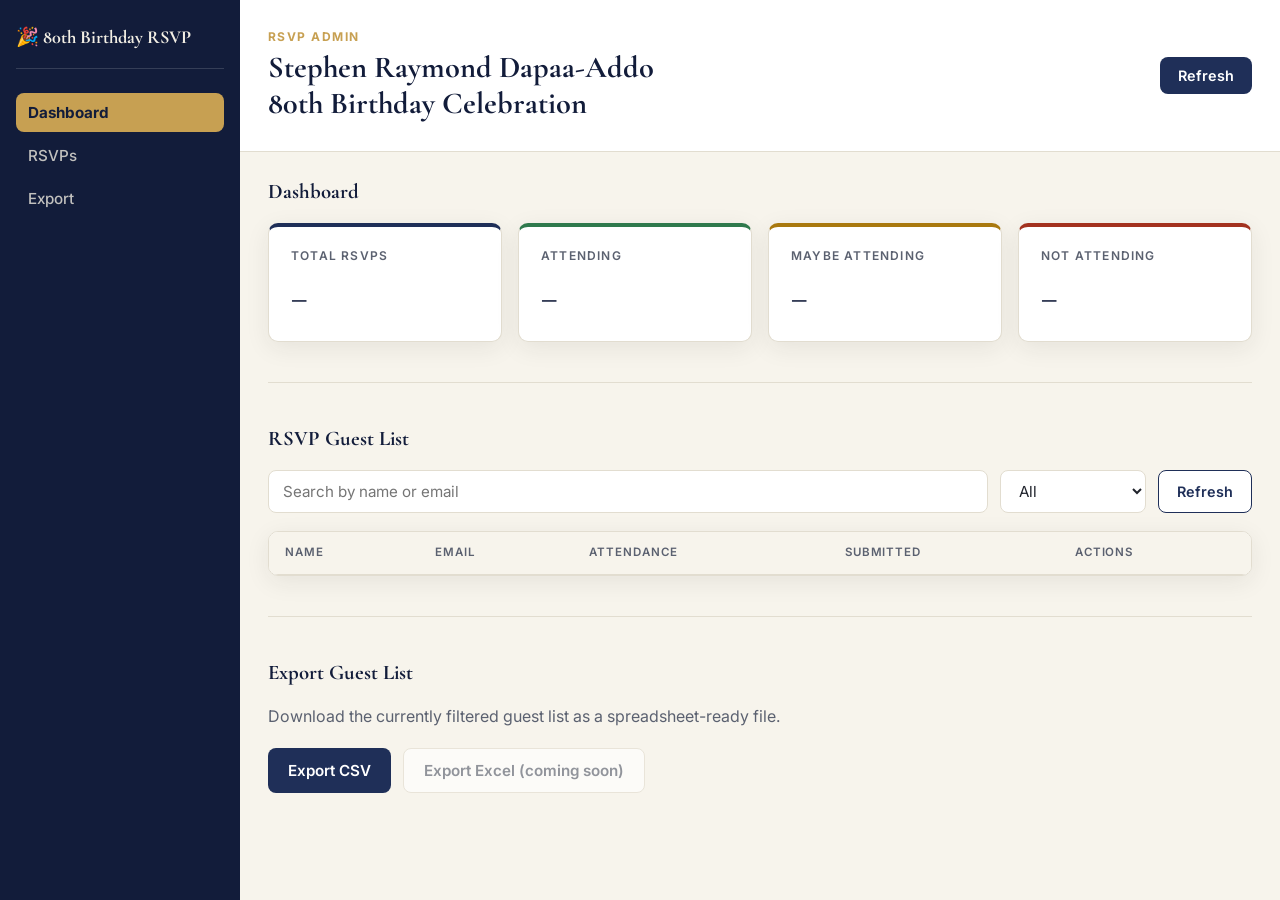
==== admin.html @ 754071b9 "feat: build birthday RSVP platform" ====
<!DOCTYPE html>
<html lang="en">
<head>
  <meta charset="UTF-8" />
  <meta name="viewport" content="width=device-width, initial-scale=1.0" />
  <meta name="robots" content="noindex, nofollow" />
  <title>RSVP Admin — 80th Birthday</title>
  <link rel="preconnect" href="https://fonts.googleapis.com" />
  <link rel="preconnect" href="https://fonts.gstatic.com" crossorigin />
  <link
    href="https://fonts.googleapis.com/css2?family=Cormorant+Garamond:wght@600;700&family=Inter:wght@400;500;600;700&display=swap"
    rel="stylesheet"
  />
  <link rel="stylesheet" href="css/admin.css" />
</head>
<body>
  <div class="admin-layout" id="admin-layout">
    <div class="sidebar-backdrop" id="sidebar-backdrop"></div>

    <aside class="sidebar" id="sidebar">
      <div class="sidebar__brand">🎉 80th Birthday RSVP</div>
      <nav class="sidebar__nav">
        <button class="nav-item is-active" data-view="dashboard" type="button">Dashboard</button>
        <button class="nav-item" data-view="rsvps" type="button">RSVPs</button>
        <button class="nav-item" data-view="export" type="button">Export</button>
      </nav>
    </aside>

    <div class="admin-main">
      <header class="admin-header">
        <button class="menu-toggle" id="menu-toggle" type="button" aria-label="Toggle menu">
          &#9776;
        </button>
        <div class="admin-header__titles">
          <p class="admin-header__eyebrow">RSVP Admin</p>
          <h1>Stephen Raymond Dapaa-Addo<br />80th Birthday Celebration</h1>
        </div>
        <button class="refresh-btn" id="refresh-btn" type="button">Refresh</button>
      </header>

      <div class="admin-error" id="admin-error" hidden></div>

      <main>
        <!-- Dashboard view -->
        <section class="view" id="view-dashboard" data-view="dashboard">
          <h2 class="view__heading">Dashboard</h2>
          <div class="stats-grid">
            <div class="stat-card">
              <span class="stat-card__label">Total RSVPs</span>
              <span class="stat-card__value" id="stat-total">&ndash;</span>
            </div>
            <div class="stat-card stat-card--attending">
              <span class="stat-card__label">Attending</span>
              <span class="stat-card__value" id="stat-attending">&ndash;</span>
            </div>
            <div class="stat-card stat-card--maybe">
              <span class="stat-card__label">Maybe Attending</span>
              <span class="stat-card__value" id="stat-maybe">&ndash;</span>
            </div>
            <div class="stat-card stat-card--not_attending">
              <span class="stat-card__label">Not Attending</span>
              <span class="stat-card__value" id="stat-not-attending">&ndash;</span>
            </div>
          </div>
        </section>

        <!-- RSVPs view -->
        <section class="view" id="view-rsvps" data-view="rsvps">
          <h2 class="view__heading">RSVP Guest List</h2>

          <div class="controls">
            <input
              type="search"
              id="search-input"
              class="controls__search"
              placeholder="Search by name or email"
            />
            <select id="status-filter" class="controls__select">
              <option value="all">All</option>
              <option value="attending">Attending</option>
              <option value="maybe">Maybe</option>
              <option value="not_attending">Not attending</option>
            </select>
            <button class="refresh-btn refresh-btn--secondary" id="refresh-btn-rsvps" type="button">
              Refresh
            </button>
          </div>

          <div class="table-wrapper">
            <table>
              <thead>
                <tr>
                  <th>Name</th>
                  <th>Email</th>
                  <th>Attendance</th>
                  <th>Submitted</th>
                  <th>Actions</th>
                </tr>
              </thead>
              <tbody id="rsvp-table-body"></tbody>
            </table>
          </div>

          <p class="loading-state" id="loading-state" hidden>Loading RSVPs&hellip;</p>
          <p class="empty-state" id="empty-state" hidden>No RSVPs found.</p>
        </section>

        <!-- Export view -->
        <section class="view" id="view-export" data-view="export">
          <h2 class="view__heading">Export Guest List</h2>
          <p class="export-description">
            Download the currently filtered guest list as a spreadsheet-ready file.
          </p>
          <div class="export-actions">
            <button class="btn-primary" id="export-csv-btn" type="button">Export CSV</button>
            <button class="btn-secondary" id="export-excel-btn" type="button" disabled title="Coming soon">
              Export Excel (coming soon)
            </button>
          </div>
          <p class="export-status" id="export-status"></p>
        </section>
      </main>
    </div>
  </div>

  <script src="js/config.js"></script>
  <script src="js/admin.js"></script>
</body>
</html>
---- css/admin.css ----
/* ---------- Reset & base ---------- */
* {
  box-sizing: border-box;
  margin: 0;
  padding: 0;
}

/* Same brand variables as css/style.css. Duplicated intentionally — there's
   no build step/preprocessor to share them across files without one. */
:root {
  --color-bg: #f7f4ec;
  --color-surface: #ffffff;
  --color-ink: #20232c;
  --color-ink-soft: #5b6170;
  --color-accent: #1f2f58;
  --color-accent-dark: #121c3a;
  --color-gold: #c7a052;
  --color-border: #e2ddd0;
  --color-error: #a3321f;
  --color-error-bg: #fbeae6;

  --color-success: #2f7a4d;
  --color-success-bg: #e8f3ec;
  --color-maybe: #a9790f;
  --color-maybe-bg: #faf1dc;
  --color-not: #a3321f;
  --color-not-bg: #fbeae6;

  --font-display: "Cormorant Garamond", Georgia, serif;
  --font-body: "Inter", -apple-system, BlinkMacSystemFont, sans-serif;

  --radius: 10px;
  --shadow-soft: 0 6px 24px rgba(43, 36, 32, 0.08);
  --sidebar-width: 240px;
}

html,
body {
  height: 100%;
}

body {
  font-family: var(--font-body);
  color: var(--color-ink);
  background: var(--color-bg);
  line-height: 1.5;
  -webkit-font-smoothing: antialiased;
}

button,
input,
select {
  font-family: inherit;
}

/* ---------- Layout ---------- */
.admin-layout {
  display: flex;
  min-height: 100vh;
}

.sidebar-backdrop {
  display: none;
}

/* ---------- Sidebar ---------- */
.sidebar {
  width: var(--sidebar-width);
  flex-shrink: 0;
  background: var(--color-accent-dark);
  color: #f3efe4;
  padding: 24px 16px;
  display: flex;
  flex-direction: column;
  gap: 24px;
}

.sidebar__brand {
  font-family: var(--font-display);
  font-size: 1.15rem;
  font-weight: 700;
  padding-bottom: 16px;
  border-bottom: 1px solid rgba(255, 255, 255, 0.15);
}

.sidebar__nav {
  display: flex;
  flex-direction: column;
  gap: 4px;
}

.nav-item {
  text-align: left;
  background: transparent;
  border: none;
  color: rgba(243, 239, 228, 0.78);
  padding: 10px 12px;
  border-radius: 8px;
  font-size: 0.95rem;
  font-weight: 500;
  cursor: pointer;
  transition: background 0.15s ease, color 0.15s ease;
}

.nav-item:hover {
  background: rgba(255, 255, 255, 0.08);
  color: #fff;
}

.nav-item.is-active {
  background: var(--color-gold);
  color: var(--color-accent-dark);
  font-weight: 700;
}

/* ---------- Main column ---------- */
.admin-main {
  flex: 1;
  min-width: 0;
  display: flex;
  flex-direction: column;
}

.admin-header {
  display: flex;
  align-items: center;
  gap: 20px;
  padding: 28px;
  background: var(--color-surface);
  border-bottom: 1px solid var(--color-border);
}

.menu-toggle {
  display: none;
  background: transparent;
  border: 1px solid var(--color-border);
  border-radius: 8px;
  font-size: 1.1rem;
  padding: 6px 10px;
  cursor: pointer;
  color: var(--color-ink);
}

.admin-header__titles {
  flex: 1;
  min-width: 0;
}

.admin-header__eyebrow {
  font-size: 0.75rem;
  letter-spacing: 0.12em;
  text-transform: uppercase;
  font-weight: 700;
  color: var(--color-gold);
  margin-bottom: 4px;
}

.admin-header__titles h1 {
  font-family: var(--font-display);
  font-size: 1.9rem;
  font-weight: 700;
  line-height: 1.2;
  color: var(--color-accent-dark);
}

.refresh-btn {
  background: var(--color-accent);
  color: #fff;
  border: none;
  padding: 10px 18px;
  border-radius: 8px;
  font-size: 0.9rem;
  font-weight: 600;
  cursor: pointer;
  white-space: nowrap;
  transition: background 0.15s ease, opacity 0.15s ease;
}

.refresh-btn:hover:not(:disabled) {
  background: var(--color-accent-dark);
}

.refresh-btn:disabled {
  opacity: 0.6;
  cursor: not-allowed;
}

.refresh-btn--secondary {
  background: var(--color-surface);
  color: var(--color-accent);
  border: 1.5px solid var(--color-accent);
}

.refresh-btn--secondary:hover:not(:disabled) {
  background: rgba(31, 47, 88, 0.06);
}

main {
  flex: 1;
  padding: 24px 28px 48px;
  max-width: 1200px;
  width: 100%;
}

.view {
  margin-bottom: 40px;
  padding-bottom: 40px;
  border-bottom: 1px solid var(--color-border);
}

.view:last-child {
  border-bottom: none;
  margin-bottom: 0;
  padding-bottom: 0;
}

.view__heading {
  font-family: var(--font-display);
  font-size: 1.3rem;
  font-weight: 700;
  color: var(--color-accent-dark);
  margin-bottom: 16px;
}

/* ---------- Error / loading / empty ---------- */
.admin-error {
  margin: 16px 28px 0;
  background: var(--color-error-bg);
  color: var(--color-error);
  border: 1px solid rgba(163, 50, 31, 0.25);
  border-radius: 8px;
  padding: 12px 16px;
  font-size: 0.9rem;
}

.loading-state,
.empty-state {
  text-align: center;
  color: var(--color-ink-soft);
  font-style: italic;
  padding: 32px 0;
}

/* ---------- Stat cards ---------- */
.stats-grid {
  display: grid;
  grid-template-columns: 1fr;
  gap: 16px;
}

.stat-card {
  background: var(--color-surface);
  border: 1px solid var(--color-border);
  border-top: 4px solid var(--color-accent);
  border-radius: var(--radius);
  box-shadow: var(--shadow-soft);
  padding: 20px 22px;
  display: flex;
  flex-direction: column;
  gap: 8px;
}

.stat-card--attending {
  border-top-color: var(--color-success);
}

.stat-card--maybe {
  border-top-color: var(--color-maybe);
}

.stat-card--not_attending {
  border-top-color: var(--color-not);
}

.stat-card__label {
  font-size: 0.75rem;
  letter-spacing: 0.1em;
  text-transform: uppercase;
  font-weight: 600;
  color: var(--color-ink-soft);
}

.stat-card__value {
  font-family: var(--font-display);
  font-size: 2rem;
  font-weight: 700;
  color: var(--color-accent-dark);
}

/* ---------- Controls ---------- */
.controls {
  display: flex;
  flex-wrap: wrap;
  gap: 12px;
  margin-bottom: 18px;
}

.controls__search {
  flex: 1 1 240px;
  padding: 10px 14px;
  border: 1px solid var(--color-border);
  border-radius: 8px;
  background: var(--color-surface);
  font-size: 0.95rem;
  color: var(--color-ink);
}

.controls__select {
  padding: 10px 14px;
  border: 1px solid var(--color-border);
  border-radius: 8px;
  background: var(--color-surface);
  font-size: 0.95rem;
  color: var(--color-ink);
}

.controls__search:focus,
.controls__select:focus {
  outline: none;
  border-color: var(--color-accent);
  box-shadow: 0 0 0 3px rgba(31, 47, 88, 0.12);
}

/* ---------- Table ---------- */
.table-wrapper {
  background: var(--color-surface);
  border: 1px solid var(--color-border);
  border-radius: var(--radius);
  box-shadow: var(--shadow-soft);
  overflow-x: auto;
}

table {
  width: 100%;
  border-collapse: collapse;
  min-width: 640px;
}

thead {
  background: var(--color-bg);
}

th {
  text-align: left;
  font-size: 0.72rem;
  letter-spacing: 0.08em;
  text-transform: uppercase;
  color: var(--color-ink-soft);
  font-weight: 600;
  padding: 12px 16px;
  border-bottom: 1px solid var(--color-border);
}

td {
  padding: 14px 16px;
  border-bottom: 1px solid var(--color-border);
  font-size: 0.92rem;
  vertical-align: middle;
}

tbody tr:last-child td {
  border-bottom: none;
}

tbody tr:hover {
  background: rgba(31, 47, 88, 0.03);
}

/* ---------- Badges ---------- */
.badge {
  display: inline-block;
  padding: 4px 12px;
  border-radius: 999px;
  font-size: 0.78rem;
  font-weight: 600;
}

.badge--attending {
  background: var(--color-success-bg);
  color: var(--color-success);
}

.badge--maybe {
  background: var(--color-maybe-bg);
  color: var(--color-maybe);
}

.badge--not_attending {
  background: var(--color-not-bg);
  color: var(--color-not);
}

/* ---------- Row actions ---------- */
.copy-email-btn {
  background: transparent;
  border: 1px solid var(--color-border);
  color: var(--color-accent);
  border-radius: 6px;
  padding: 6px 10px;
  font-size: 0.8rem;
  font-weight: 600;
  cursor: pointer;
  transition: border-color 0.15s ease, background 0.15s ease;
}

.copy-email-btn:hover {
  border-color: var(--color-accent);
  background: rgba(31, 47, 88, 0.06);
}

/* ---------- Export view ---------- */
.export-description {
  color: var(--color-ink-soft);
  margin-bottom: 20px;
}

.export-actions {
  display: flex;
  flex-wrap: wrap;
  gap: 12px;
}

.btn-primary,
.btn-secondary {
  padding: 12px 20px;
  border-radius: 8px;
  font-size: 0.95rem;
  font-weight: 600;
  cursor: pointer;
  border: none;
}

.btn-primary {
  background: var(--color-accent);
  color: #fff;
}

.btn-primary:hover:not(:disabled) {
  background: var(--color-accent-dark);
}

.btn-secondary {
  background: var(--color-surface);
  color: var(--color-ink-soft);
  border: 1.5px solid var(--color-border);
}

.btn-secondary:disabled {
  opacity: 0.65;
  cursor: not-allowed;
}

.export-status {
  margin-top: 14px;
  font-size: 0.88rem;
  color: var(--color-ink-soft);
}

/* ---------- Responsive ---------- */
@media (min-width: 560px) {
  .stats-grid {
    grid-template-columns: repeat(2, 1fr);
  }
}

@media (min-width: 900px) {
  .stats-grid {
    grid-template-columns: repeat(4, 1fr);
  }
}

@media (max-width: 767px) {
  .menu-toggle {
    display: inline-block;
  }

  .sidebar {
    position: fixed;
    inset: 0 auto 0 0;
    z-index: 30;
    transform: translateX(-100%);
    transition: transform 0.2s ease;
    box-shadow: 0 0 24px rgba(0, 0, 0, 0.2);
  }

  .sidebar.is-open {
    transform: translateX(0);
  }

  .sidebar-backdrop {
    display: none;
    position: fixed;
    inset: 0;
    background: rgba(18, 28, 58, 0.45);
    z-index: 20;
  }

  .sidebar-backdrop.is-visible {
    display: block;
  }

  main {
    padding: 20px 16px 40px;
  }

  .admin-header {
    padding: 14px 16px;
  }

  .admin-header__titles h1 {
    font-size: 1.15rem;
  }
}
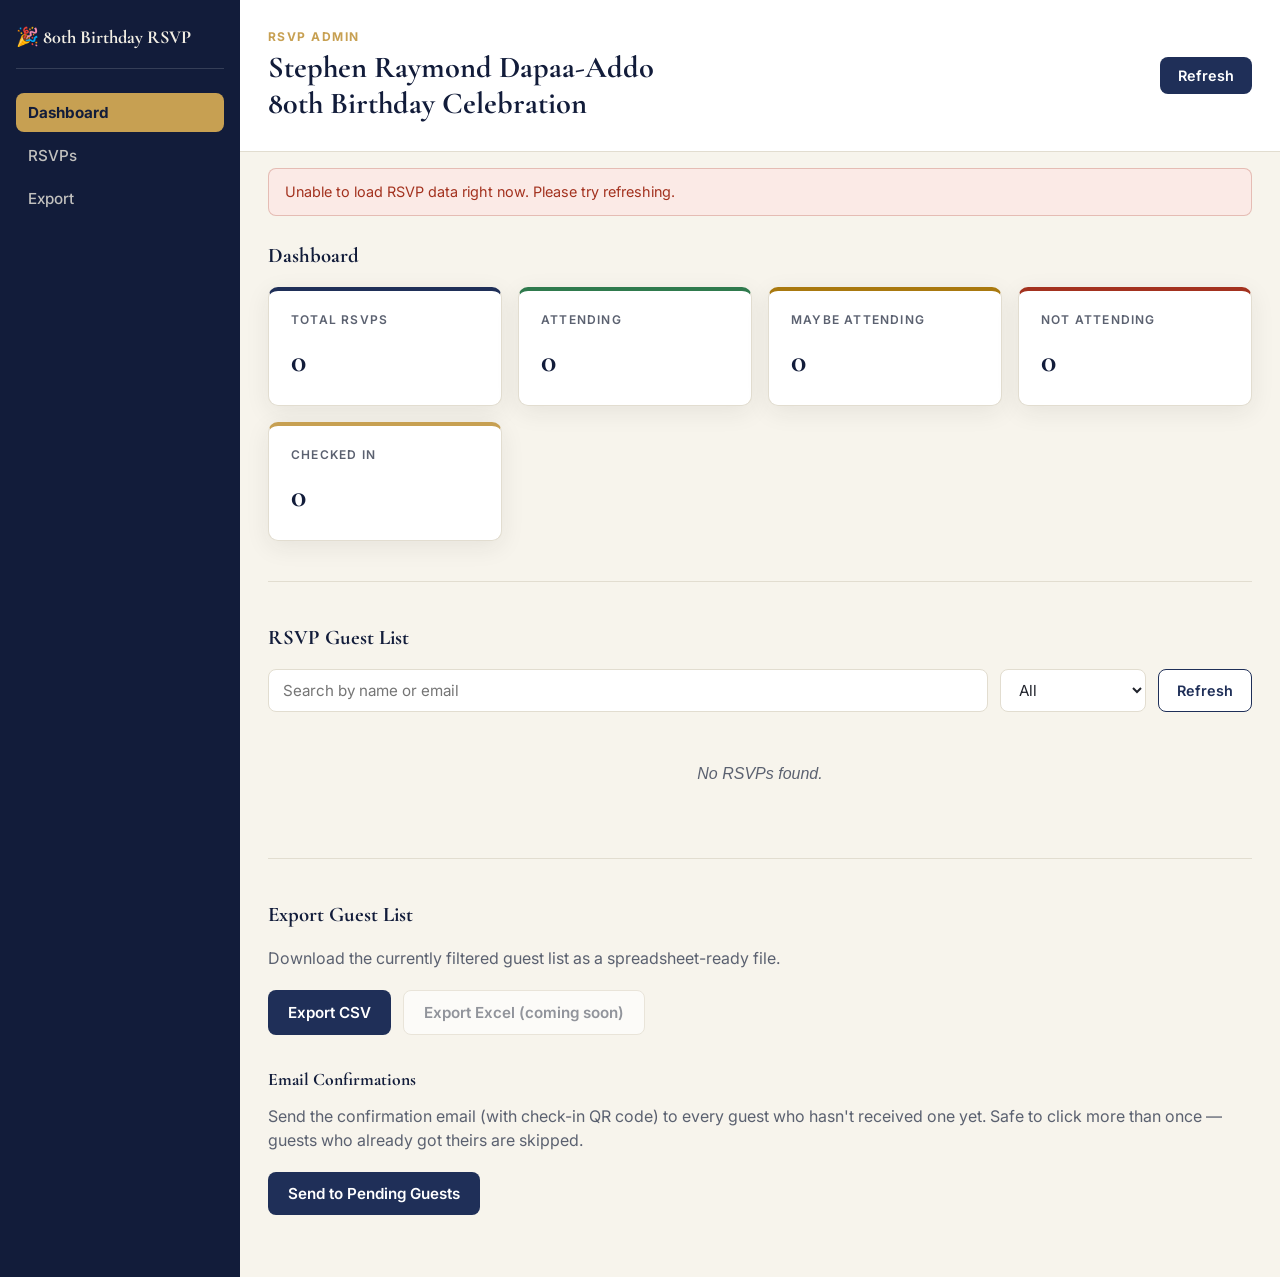
==== commit 57139664: "feat: confirmation emails with QR check-in tickets, door check-in, admin check-in tools" ====
--- a/admin.html
+++ b/admin.html
@@ -61,6 +61,10 @@
               <span class="stat-card__label">Not Attending</span>
               <span class="stat-card__value" id="stat-not-attending">&ndash;</span>
             </div>
+            <div class="stat-card stat-card--checked-in">
+              <span class="stat-card__label">Checked In</span>
+              <span class="stat-card__value" id="stat-checked-in">&ndash;</span>
+            </div>
           </div>
         </section>
 
@@ -94,6 +98,7 @@
                   <th>Email</th>
                   <th>Attendance</th>
                   <th>Submitted</th>
+                  <th>Check-In</th>
                   <th>Actions</th>
                 </tr>
               </thead>
@@ -118,6 +123,16 @@
             </button>
           </div>
           <p class="export-status" id="export-status"></p>
+
+          <h3 class="view__subheading">Email Confirmations</h3>
+          <p class="export-description">
+            Send the confirmation email (with check-in QR code) to every guest who hasn't received one yet.
+            Safe to click more than once &mdash; guests who already got theirs are skipped.
+          </p>
+          <div class="export-actions">
+            <button class="btn-primary" id="send-pending-btn" type="button">Send to Pending Guests</button>
+          </div>
+          <p class="export-status" id="send-pending-status"></p>
         </section>
       </main>
     </div>
--- a/css/admin.css
+++ b/css/admin.css
@@ -222,6 +222,14 @@
   margin-bottom: 16px;
 }
 
+.view__subheading {
+  font-family: var(--font-display);
+  font-size: 1.1rem;
+  font-weight: 700;
+  color: var(--color-accent-dark);
+  margin: 32px 0 10px;
+}
+
 /* ---------- Error / loading / empty ---------- */
 .admin-error {
   margin: 16px 28px 0;
@@ -272,6 +280,10 @@
   border-top-color: var(--color-not);
 }
 
+.stat-card--checked-in {
+  border-top-color: var(--color-gold);
+}
+
 .stat-card__label {
   font-size: 0.75rem;
   letter-spacing: 0.1em;
@@ -391,7 +403,7 @@
 }
 
 /* ---------- Row actions ---------- */
-.copy-email-btn {
+.table-btn {
   background: transparent;
   border: 1px solid var(--color-border);
   color: var(--color-accent);
@@ -400,12 +412,29 @@
   font-size: 0.8rem;
   font-weight: 600;
   cursor: pointer;
-  transition: border-color 0.15s ease, background 0.15s ease;
-}
-
-.copy-email-btn:hover {
+  transition: border-color 0.15s ease, background 0.15s ease, opacity 0.15s ease;
+  white-space: nowrap;
+}
+
+.table-btn:hover:not(:disabled) {
   border-color: var(--color-accent);
   background: rgba(31, 47, 88, 0.06);
+}
+
+.table-btn:disabled {
+  opacity: 0.6;
+  cursor: not-allowed;
+}
+
+.checked-in-badge {
+  display: inline-block;
+  padding: 4px 10px;
+  border-radius: 999px;
+  font-size: 0.75rem;
+  font-weight: 600;
+  background: var(--color-success-bg);
+  color: var(--color-success);
+  white-space: nowrap;
 }
 
 /* ---------- Export view ---------- */
